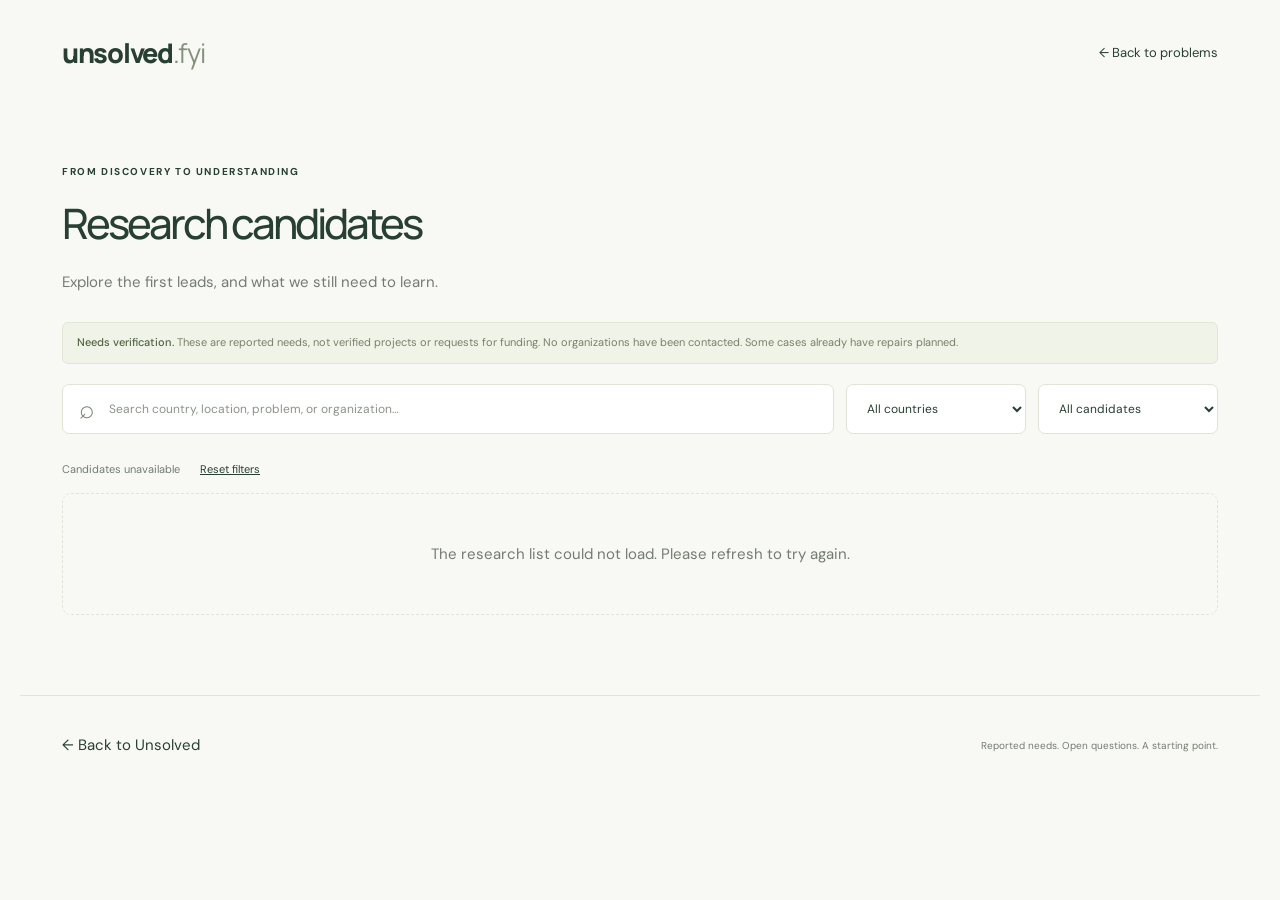
==== site/research.html @ 54876492 "adding research candidates" ====
<!doctype html><html lang="en"><head><meta charset="utf-8"><meta name="viewport" content="width=device-width, initial-scale=1"><meta name="robots" content="noindex"><title>Research candidates — Unsolved.fyi</title><link rel="stylesheet" href="styles.css"><script src="research.js" defer></script></head><body><header class="header wrap"><a class="brand" href="./">unsolved<span class="brand-fyi">.fyi</span></a><nav aria-label="Main navigation"><a href="./">← Back to problems</a></nav></header><main class="wrap explore"><p class="eyebrow">FROM DISCOVERY TO UNDERSTANDING</p><h1 style="font-size:42px">Research candidates</h1><p class="intro">Explore the first leads, and what we still need to learn.</p><div class="sample-notice"><p><strong>Needs verification.</strong> These are reported needs, not verified projects or requests for funding. No organizations have been contacted. Some cases already have repairs planned.</p></div><div class="search-row"><label class="search-box"><span aria-hidden="true">⌕</span><input id="research-search" type="search" aria-label="Search research candidates" placeholder="Search country, location, problem, or organization…"></label><label class="country-label"><span class="sr-only">Filter by country</span><select id="research-country"><option value="">All countries</option></select></label><label class="country-label"><span class="sr-only">Filter by review status</span><select id="research-filter"><option value="">All candidates</option><option value="Priority follow-up">Priority follow-up</option><option value="Review">Further review</option><option value="Hold">On hold</option></select></label></div><div class="results-bar"><span id="research-count" role="status" aria-live="polite">Loading candidates…</span><button class="text-button" id="research-reset">Reset filters</button></div><div class="grid" id="research-list"></div><p id="research-message" class="empty" hidden></p><noscript><p>Enable JavaScript to browse the candidates.</p></noscript></main><footer class="wrap"><a href="./">← Back to Unsolved</a><span>Reported needs. Open questions. A starting point.</span></footer></body></html>
---- site/styles.css ----
@import url('https://fonts.googleapis.com/css2?family=DM+Sans:wght@400;500;600;700&family=Manrope:wght@400;500;600;700;800&display=swap');
:root{--bg:#f8f9f4;--ink:#283f33;--muted:#737c72;--line:#dfe4d7;--lime:#d4ec9b;--green:#304f3a}*{box-sizing:border-box}html{scroll-behavior:smooth;scroll-padding-top:24px}body{margin:0;background:var(--bg);color:var(--ink);font:15px 'DM Sans',sans-serif}button,input,select{font:inherit}button,a,input,select{-webkit-tap-highlight-color:transparent}a{color:inherit;text-decoration:none}button,a,select{cursor:pointer}button:focus-visible,a:focus-visible,input:focus-visible,select:focus-visible{outline:3px solid #74964e;outline-offset:4px}.wrap{max-width:1240px;margin:auto;padding-left:42px;padding-right:42px}.header{height:104px;display:flex;align-items:center;justify-content:space-between;gap:24px}.brand{display:flex;align-items:center;font-family:Manrope,sans-serif;font-size:27px;font-weight:800;letter-spacing:-1.3px}.brand-fyi{font-weight:400;color:#84917d}.brand-symbol{display:inline-block;position:relative;width:35px;height:36px;margin-right:10px;font-size:36px;line-height:29px;letter-spacing:-5px}.brand-symbol span{font-size:22px;position:absolute;right:0;top:-5px}.header nav{display:flex;gap:32px;font-size:13px}.header-cta{font-size:12px;border:1px solid #cad3c2;border-radius:7px;padding:13px 17px}.header-cta span{margin-left:12px}.hero{min-height:435px;display:grid;grid-template-columns:1.2fr 1fr;align-items:center;padding-top:27px;padding-bottom:55px}.eyebrow{font-size:10px;letter-spacing:1.6px;font-weight:700;display:flex;align-items:center;gap:8px}.live-dot{width:7px;height:7px;background:#799947;border-radius:50%}h1,h2,h3,p{margin-top:0}h1{font-family:Manrope,sans-serif;font-size:57px;font-weight:500;letter-spacing:-3px;line-height:1.13;margin:22px 0}em{font-family:Georgia,serif;font-weight:400;color:#71864f}h1 em{letter-spacing:-2px}.intro{font-size:15px;line-height:1.8;color:var(--muted);margin-bottom:26px}.button{display:inline-flex;align-items:center;justify-content:center;gap:30px;padding:14px 20px;border:1px solid var(--line);border-radius:7px;background:white;font-size:12px;font-weight:600;color:var(--ink)}.primary{background:var(--ink);color:white;border-color:var(--ink)}.primary:hover{background:#456043}.hero-note{margin-left:15px;color:#818876;font-size:11px}.hero-art{height:340px;position:relative;display:flex;align-items:center;justify-content:center;isolation:isolate}.globe{width:280px;height:280px;border-radius:50%;background:#e4edcd;transform:rotate(-14deg);position:relative;box-shadow:0 0 70px 20px #e8eddc}.globe svg{width:100%;height:100%}.orbit{position:absolute;border:1px dashed #cbd6b9;border-radius:50%;width:350px;height:300px;transform:rotate(-35deg)}.orbit-two{width:425px;height:205px;transform:rotate(28deg)}.float-card{position:absolute;display:flex;align-items:center;gap:12px;border:1px solid #e2e6da;background:#fffffff2;border-radius:10px;padding:15px;font-size:12px;box-shadow:0 7px 25px #34432e09;transform:rotate(-5deg)}.float-card small{display:block;color:var(--muted);margin-top:5px;font-size:10px}.float-one{left:0;top:59px}.float-two{right:0;bottom:51px;transform:rotate(4deg)}.mini-icon{width:33px;height:33px;background:#edf2df;color:#6b824c;border-radius:8px;display:grid;place-items:center;font-size:23px}.art-caption{position:absolute;bottom:0;font:italic 13px Georgia,serif;color:#818e70}.map-pin{position:absolute;width:13px;height:13px;background:#496b37;border:3px solid #f4f7e9;border-radius:50%;box-shadow:0 0 0 6px #719c4930}.pin-one{top:37%;left:26%}.pin-two{top:58%;left:57%}.pin-three{top:38%;left:78%}.mission-strip{border-top:1px solid var(--line);border-bottom:1px solid var(--line);background:#f0f3e9}.strip-inner{min-height:68px;display:flex;align-items:center;justify-content:space-between}.strip-inner p{margin:0;font-size:15px}.strip-inner p strong{font-weight:500;color:#6e8252}.strip-inner>span{font-size:11px;color:#6b7768}.strip-inner b{font-weight:400;margin:0 26px;color:#9ca68c}.explore{padding-top:61px;padding-bottom:65px}.section-heading{display:flex;justify-content:space-between;align-items:center;margin-bottom:25px}h2{font-family:Manrope,sans-serif;font-size:30px;line-height:1.35;font-weight:500;letter-spacing:-1.1px;margin-bottom:0}.section-heading>p{font-size:12px;color:var(--muted);line-height:1.7;margin:0}.sample-notice{border:1px solid #e1e6d7;border-radius:6px;padding:11px 14px;display:flex;align-items:center;gap:11px;background:#f0f3e8;color:#76816a;font-size:11px;margin-bottom:20px}.sample-notice p{margin:0;line-height:1.6}.sample-notice strong{color:#526343;font-weight:500}.search-row{display:flex;gap:12px}.search-box{display:flex;align-items:center;gap:12px;border:1px solid var(--line);background:white;border-radius:7px;padding:0 16px;flex:1}.search-box>span{font-size:26px;color:#7d8873}.search-box input{width:100%;height:48px;border:0;background:transparent;outline-offset:0;font-size:12px;color:var(--ink)}input::placeholder{color:#8c9389}.country-label select{height:50px;min-width:180px;border:1px solid var(--line);border-radius:7px;padding:0 35px 0 16px;background:white;color:var(--ink);font-size:12px}.categories{display:flex;gap:9px;margin-top:18px;flex-wrap:wrap}.category{background:transparent;border:1px solid var(--line);border-radius:6px;padding:10px 14px;font-size:11px;color:#66735e}.category[aria-pressed=true]{background:var(--ink);color:white;border-color:var(--ink)}.category:hover{border-color:#768c63}.results-bar{display:flex;align-items:center;gap:14px;font-size:11px;color:var(--muted);margin:27px 0 16px}.results-hint{margin-left:auto;font-size:10px}.text-button{background:none;border:0;text-decoration:underline;font-size:11px;color:var(--ink)}.grid{display:grid;grid-template-columns:repeat(3,minmax(0,1fr));gap:20px}.card{background:#fff;border:1px solid var(--line);border-radius:10px;overflow:hidden;transition:transform .18s,box-shadow .18s}.card:hover{transform:translateY(-3px);box-shadow:0 10px 28px #334b3010}.card-top{height:113px;background:var(--tint);position:relative;overflow:hidden;display:flex;align-items:center;padding:23px}.card-icon{font:65px Georgia,serif;color:var(--accent);position:relative;z-index:1}.card-top:after,.card-top:before{content:'';position:absolute;border:1px solid var(--accent);opacity:.18;width:150px;height:150px;border-radius:50%;right:-16px;top:-12px}.card-top:after{right:30px;top:27px;width:100px;height:100px}.sample-tag{position:absolute;right:14px;top:14px;font-size:9px;padding:5px 8px;border-radius:4px;background:#ffffffa8;color:#596653}.card-body{padding:20px}.card-meta{display:flex;align-items:center;justify-content:space-between;gap:6px;margin-bottom:12px;font-size:9px;text-transform:uppercase;letter-spacing:1px;color:#849079}.card h3{font-family:Manrope,sans-serif;font-size:17px;line-height:1.45;letter-spacing:-.4px;font-weight:600;margin-bottom:10px}.card h3 a:after{content:''}.card-summary{color:var(--muted);font-size:12px;line-height:1.75;margin-bottom:17px}.needs{display:flex;gap:5px;flex-wrap:wrap}.need{background:#f4f5ef;border-radius:4px;font-size:9px;padding:5px 7px;color:#7a826e}.card-bottom{margin-top:19px;padding-top:15px;border-top:1px solid #ecefe6;display:flex;justify-content:space-between;align-items:center;font-size:10px;color:#7b8473}.card-bottom a{color:var(--ink);font-weight:600}.about{border-top:1px solid var(--line);padding-top:45px;padding-bottom:45px;display:grid;grid-template-columns:1.2fr 1fr;gap:60px}.about h2{font-size:27px}.about>div>p:not(.eyebrow){font-size:13px;color:var(--muted);line-height:1.85}.contribute{background:#eaf0dc;border:1px solid #dce5cc;border-radius:10px;padding:29px 34px;max-width:1156px;display:flex;align-items:center;justify-content:space-between;gap:20px;margin-bottom:50px}.contribute h2{font-size:25px}.contribute p:last-child{font-size:12px;color:#7a856c;margin:10px 0 0}footer{border-top:1px solid var(--line);min-height:99px;display:flex;align-items:center;justify-content:space-between;gap:20px}footer .brand{font-size:22px}footer>span,footer>a:last-child{font-size:10px;color:var(--muted)}dialog{border:1px solid var(--line);border-radius:16px;padding:36px;max-width:640px;width:calc(100% - 32px);max-height:85vh;color:var(--ink);background:var(--bg)}dialog::backdrop{background:#15281b88;backdrop-filter:blur(3px)}.close{position:absolute;right:14px;top:12px;border:0;background:transparent;font-size:28px;color:var(--ink);padding:4px 10px}dialog h2{margin:18px 0}dialog h3{font-size:14px;margin:24px 0 8px}dialog p,dialog li{font-size:14px;line-height:1.8;color:#687460}dialog a{text-decoration:underline}dialog code{background:#e8eddf;padding:2px 5px;overflow-wrap:anywhere}dialog .detail-label{display:inline-block;background:#e6edda;padding:5px 9px;border-radius:4px;font-size:11px}.empty{text-align:center;padding:50px 20px;border:1px dashed var(--line);border-radius:9px;color:var(--muted)}[hidden]{display:none!important}.sr-only,.skip:not(:focus){position:absolute;width:1px;height:1px;padding:0;margin:-1px;overflow:hidden;clip:rect(0,0,0,0);white-space:nowrap;border:0}.skip:focus{position:fixed;top:8px;left:8px;z-index:10;background:white;padding:12px}
@media(min-width:1450px){.hero{padding-top:45px;padding-bottom:65px}.hero-art{height:360px}}@media(max-width:1000px){.wrap{padding-left:28px;padding-right:28px}h1{font-size:46px}.hero-note{display:block;margin:14px 0}.float-one{left:-5px}.float-two{right:-10px}.globe{width:230px;height:230px}.orbit{width:270px;height:260px}.orbit-two{width:310px;height:175px}.grid{gap:14px}.contribute{margin-left:28px;margin-right:28px}.header nav{gap:20px}.strip-inner b{margin:0 12px}}@media(max-width:720px){.header{height:80px}.header-cta{display:none}.header nav{font-size:11px}.brand{font-size:23px}.hero{grid-template-columns:1fr;padding-top:22px;padding-bottom:30px}.hero-copy{text-align:center}.hero-copy .eyebrow{justify-content:center}h1{font-size:47px}.hero-art{height:280px;margin-top:20px;max-width:390px;width:100%;justify-self:center}.float-one{left:0;top:34px}.float-two{right:0;bottom:40px}.hero-note{display:inline;margin-left:12px}.strip-inner{flex-direction:column;justify-content:center;gap:10px;padding-top:15px;padding-bottom:15px}.strip-inner>span{font-size:9px}.strip-inner b{margin:0 7px}.explore{padding-top:36px;padding-bottom:36px}.section-heading{align-items:flex-start}.section-heading>p{display:none}h2{font-size:25px}.grid{grid-template-columns:repeat(2,minmax(0,1fr))}.country-label select{min-width:135px;width:135px}.card-body{padding:15px}.card-meta{font-size:8px;letter-spacing:.6px}.card h3{font-size:16px}.results-hint{display:none}.about{grid-template-columns:1fr;gap:22px;padding-top:32px;padding-bottom:25px}.about h2{font-size:25px}.contribute{flex-direction:column;align-items:flex-start;padding:25px;margin-bottom:30px}.contribute h2{font-size:23px}footer{flex-wrap:wrap;justify-content:flex-start;padding-top:25px;padding-bottom:25px}footer>span{order:3;width:100%}footer>a:last-child{margin-left:auto}}@media(max-width:440px){.wrap{padding-left:20px;padding-right:20px}.header nav{gap:14px}h1{font-size:42px}.intro{font-size:13px}.hero-note{font-size:9px;margin-left:8px}.grid{grid-template-columns:1fr}.card-top{height:110px}.search-row{flex-direction:column}.country-label select{width:100%}.category{padding:9px 11px}.contribute{margin-left:20px;margin-right:20px}.eyebrow{font-size:9px}.sample-notice{align-items:flex-start}.card-summary{min-height:0}.desktop{display:none}dialog{padding:28px 22px}}
@media(prefers-reduced-motion:reduce){html{scroll-behavior:auto}*{transition:none!important}}

/* Community submissions */
#submission-form{display:grid;gap:17px;margin-top:24px}#submission-form label{display:flex;flex-direction:column;gap:7px;font-size:12px;font-weight:600;min-width:0}.form-row{display:grid;grid-template-columns:1fr 1fr;gap:16px}#submission-form input,#submission-form textarea,#submission-form select{width:100%;border:1px solid #ccd5c3;border-radius:7px;padding:12px;background:white;color:var(--ink);font:inherit;font-size:16px}#submission-form textarea{resize:vertical;min-height:115px}.optional{font-weight:400;color:var(--muted)}dialog .form-note{font-size:11px;line-height:1.7;margin:0;font-weight:400}#submission-form .button{justify-self:start;min-width:165px}button:disabled{opacity:.65;cursor:wait}dialog .form-error{background:#faeae4;border:1px solid #dfb9a9;border-radius:7px;padding:12px;color:#87432f;font-size:12px;margin:0}.form-trap{position:absolute;left:-10000px;width:1px;height:1px;overflow:hidden}.submission-success{text-align:center;padding:15px 0}.submission-success .eyebrow{justify-content:center;margin-top:22px}.success-mark{display:grid;place-items:center;width:64px;height:64px;border-radius:50%;background:var(--lime);font-size:29px;margin:auto}.submission-success .button{margin-top:12px}@media(max-width:520px){.form-row{grid-template-columns:1fr}#submission-form .button{width:100%}}

.help-needs{background:#edf2e4;border:1px solid var(--line);border-radius:9px;padding:18px;margin:22px 0}.help-needs h3{margin-top:0}.help-needs ul{padding-left:20px}.form-actions{display:flex;gap:10px;flex-wrap:wrap}

.research-card h2{font-size:20px}.research-card h3{font-size:12px;margin:18px 0 7px}.research-card p{font-size:12px;line-height:1.7;color:var(--muted)}.research-card .research-status{display:inline-block;background:#edf2e4;border-radius:4px;padding:4px 8px;margin:0 0 12px;color:var(--ink);font-size:10px}.research-card summary{cursor:pointer;color:var(--ink);font-size:12px;margin-top:20px}.research-card a{text-decoration:underline}.research-card li{margin-bottom:12px}.research-card .card-bottom{gap:10px;flex-wrap:wrap}.research-card{align-self:start;overflow-wrap:anywhere}@media(max-width:720px){.header{flex-wrap:wrap;height:auto;min-height:90px;padding-top:15px;padding-bottom:15px}.header nav{flex-wrap:wrap;gap:12px}}

/* Keep research filters comfortable on tablets and small screens. */
body:has(#research-list) .search-row{flex-wrap:wrap}body:has(#research-list) .search-box{min-width:240px}@media(max-width:720px){body:has(#research-list) .search-box{flex-basis:100%}body:has(#research-list) .country-label{flex:1}body:has(#research-list) .country-label select{width:100%}}
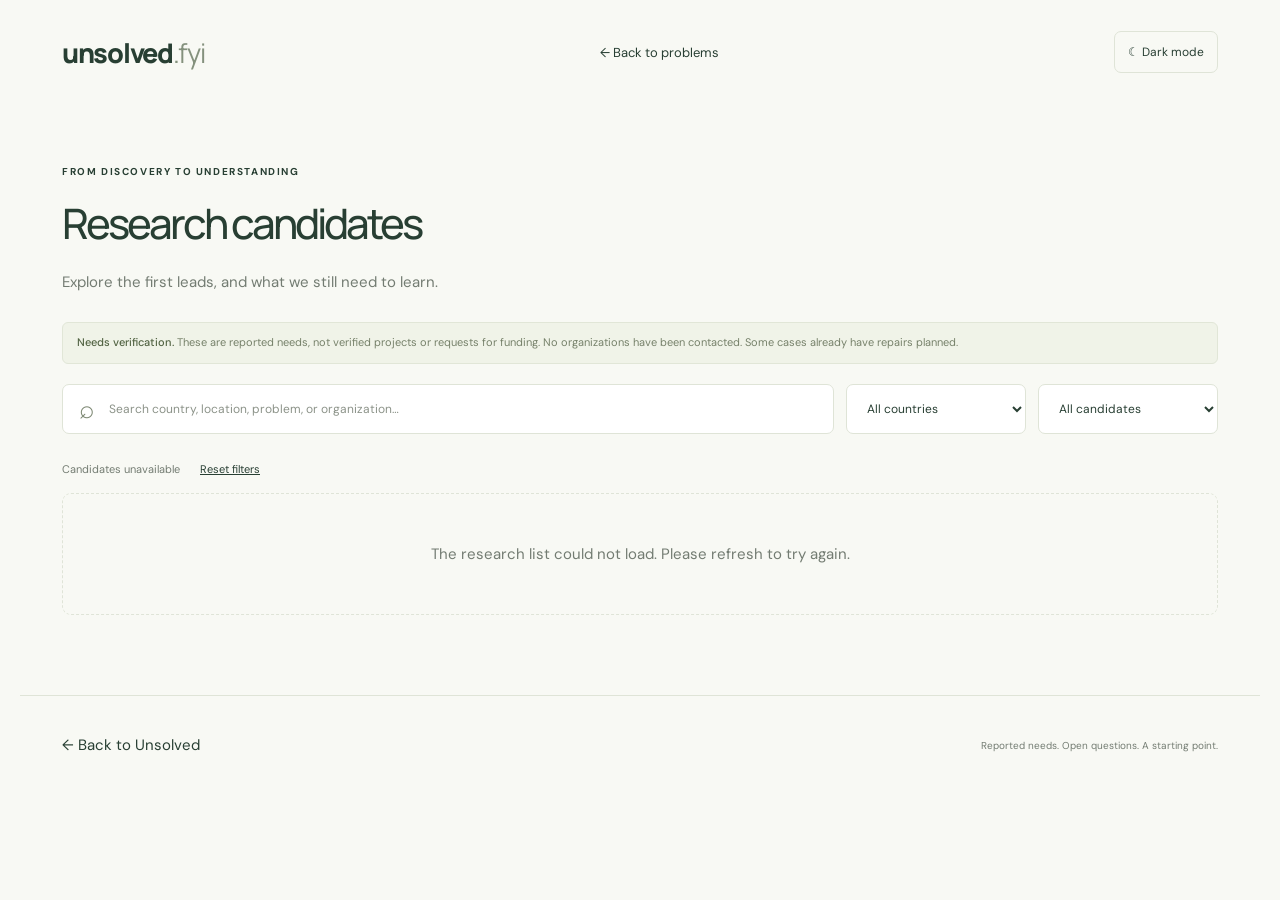
==== commit 890d1db3: "Dark mode" ====
--- a/site/research.html
+++ b/site/research.html
@@ -1 +1 @@
-<!doctype html><html lang="en"><head><meta charset="utf-8"><meta name="viewport" content="width=device-width, initial-scale=1"><meta name="robots" content="noindex"><title>Research candidates — Unsolved.fyi</title><link rel="stylesheet" href="styles.css"><script src="research.js" defer></script></head><body><header class="header wrap"><a class="brand" href="./">unsolved<span class="brand-fyi">.fyi</span></a><nav aria-label="Main navigation"><a href="./">← Back to problems</a></nav></header><main class="wrap explore"><p class="eyebrow">FROM DISCOVERY TO UNDERSTANDING</p><h1 style="font-size:42px">Research candidates</h1><p class="intro">Explore the first leads, and what we still need to learn.</p><div class="sample-notice"><p><strong>Needs verification.</strong> These are reported needs, not verified projects or requests for funding. No organizations have been contacted. Some cases already have repairs planned.</p></div><div class="search-row"><label class="search-box"><span aria-hidden="true">⌕</span><input id="research-search" type="search" aria-label="Search research candidates" placeholder="Search country, location, problem, or organization…"></label><label class="country-label"><span class="sr-only">Filter by country</span><select id="research-country"><option value="">All countries</option></select></label><label class="country-label"><span class="sr-only">Filter by review status</span><select id="research-filter"><option value="">All candidates</option><option value="Priority follow-up">Priority follow-up</option><option value="Review">Further review</option><option value="Hold">On hold</option></select></label></div><div class="results-bar"><span id="research-count" role="status" aria-live="polite">Loading candidates…</span><button class="text-button" id="research-reset">Reset filters</button></div><div class="grid" id="research-list"></div><p id="research-message" class="empty" hidden></p><noscript><p>Enable JavaScript to browse the candidates.</p></noscript></main><footer class="wrap"><a href="./">← Back to Unsolved</a><span>Reported needs. Open questions. A starting point.</span></footer></body></html>
+<!doctype html><html lang="en"><head><meta charset="utf-8"><meta name="viewport" content="width=device-width, initial-scale=1"><meta name="robots" content="noindex"><title>Research candidates — Unsolved.fyi</title><script src="theme.js"></script><link rel="stylesheet" href="styles.css"><script src="research.js" defer></script></head><body><header class="header wrap"><a class="brand" href="./">unsolved<span class="brand-fyi">.fyi</span></a><nav aria-label="Main navigation"><a href="./">← Back to problems</a></nav><button id="theme-toggle" class="theme-toggle" type="button" aria-label="Switch to dark mode" aria-pressed="false">☾ Dark mode</button></header><main class="wrap explore"><p class="eyebrow">FROM DISCOVERY TO UNDERSTANDING</p><h1 style="font-size:42px">Research candidates</h1><p class="intro">Explore the first leads, and what we still need to learn.</p><div class="sample-notice"><p><strong>Needs verification.</strong> These are reported needs, not verified projects or requests for funding. No organizations have been contacted. Some cases already have repairs planned.</p></div><div class="search-row"><label class="search-box"><span aria-hidden="true">⌕</span><input id="research-search" type="search" aria-label="Search research candidates" placeholder="Search country, location, problem, or organization…"></label><label class="country-label"><span class="sr-only">Filter by country</span><select id="research-country"><option value="">All countries</option></select></label><label class="country-label"><span class="sr-only">Filter by review status</span><select id="research-filter"><option value="">All candidates</option><option value="Priority follow-up">Priority follow-up</option><option value="Review">Further review</option><option value="Hold">On hold</option></select></label></div><div class="results-bar"><span id="research-count" role="status" aria-live="polite">Loading candidates…</span><button class="text-button" id="research-reset">Reset filters</button></div><div class="grid" id="research-list"></div><p id="research-message" class="empty" hidden></p><noscript><p>Enable JavaScript to browse the candidates.</p></noscript></main><footer class="wrap"><a href="./">← Back to Unsolved</a><span>Reported needs. Open questions. A starting point.</span></footer></body></html>
--- a/site/styles.css
+++ b/site/styles.css
@@ -12,3 +12,18 @@
 
 /* Keep research filters comfortable on tablets and small screens. */
 body:has(#research-list) .search-row{flex-wrap:wrap}body:has(#research-list) .search-box{min-width:240px}@media(max-width:720px){body:has(#research-list) .search-box{flex-basis:100%}body:has(#research-list) .country-label{flex:1}body:has(#research-list) .country-label select{width:100%}}
+
+/* Theme shared by the directory, research page, and dialogs. */
+:root{color-scheme:light}.theme-toggle{flex-shrink:0;border:1px solid var(--line);border-radius:7px;padding:11px 13px;background:transparent;color:var(--ink);font-size:12px;min-height:42px}.theme-toggle:hover{background:var(--line)}
+:root[data-theme="dark"]{color-scheme:dark;--bg:#151e19;--ink:#e2eadc;--muted:#a9b4a3;--line:#37463a;--lime:#c4df91;--green:#b8d28c}
+[data-theme="dark"] .card,[data-theme="dark"] .search-box,[data-theme="dark"] .country-label select,[data-theme="dark"] .button,[data-theme="dark"] #submission-form input,[data-theme="dark"] #submission-form textarea,[data-theme="dark"] #submission-form select{background:#202c24;border-color:var(--line);color:var(--ink)}
+[data-theme="dark"] .primary{background:var(--lime);border-color:var(--lime);color:#203222}[data-theme="dark"] .primary:hover{background:#d6edb0}
+[data-theme="dark"] .mission-strip,[data-theme="dark"] .contribute,[data-theme="dark"] .sample-notice,[data-theme="dark"] .help-needs,[data-theme="dark"] .research-card .research-status,[data-theme="dark"] dialog .detail-label,[data-theme="dark"] dialog code{background:#253225;border-color:var(--line);color:#c2d1b6}
+[data-theme="dark"] .sample-notice strong,[data-theme="dark"] .strip-inner p strong,[data-theme="dark"] em{color:#b7d38e}
+[data-theme="dark"] .category{color:#b8c5ad}[data-theme="dark"] .category[aria-pressed="true"]{background:var(--lime);border-color:var(--lime);color:#203222}
+[data-theme="dark"] .card-top{background:color-mix(in srgb,var(--tint) 15%,#1a271f)}[data-theme="dark"] .card-icon{color:color-mix(in srgb,var(--accent) 65%,white)}[data-theme="dark"] .sample-tag{background:#1b2925e6;color:#d0dcc6}
+[data-theme="dark"] .need{background:#2a352b;color:#c1cfb4}[data-theme="dark"] .card-bottom{border-color:var(--line);color:#a9b4a3}
+[data-theme="dark"] .card-meta,[data-theme="dark"] .hero-note,[data-theme="dark"] .strip-inner>span,[data-theme="dark"] .art-caption,[data-theme="dark"] .contribute p:last-child,[data-theme="dark"] dialog p,[data-theme="dark"] dialog li{color:var(--muted)}
+[data-theme="dark"] .float-card{background:#243026f5;border-color:var(--line)}[data-theme="dark"] .mini-icon{background:#35432d;color:#c4df91}[data-theme="dark"] .globe{background:#35492d;box-shadow:0 0 70px 20px #263722}[data-theme="dark"] .globe svg{opacity:.75}[data-theme="dark"] .orbit{border-color:#536248}[data-theme="dark"] .success-mark{color:#203222}
+[data-theme="dark"] dialog .form-error{background:#422b24;border-color:#81533e;color:#ffd0b8}[data-theme="dark"] .skip:focus{background:#202c24}
+@media(min-width:721px) and (max-width:1100px){.header{flex-wrap:wrap;height:auto;padding-top:20px;padding-bottom:20px;gap:16px}.header nav{gap:16px}}
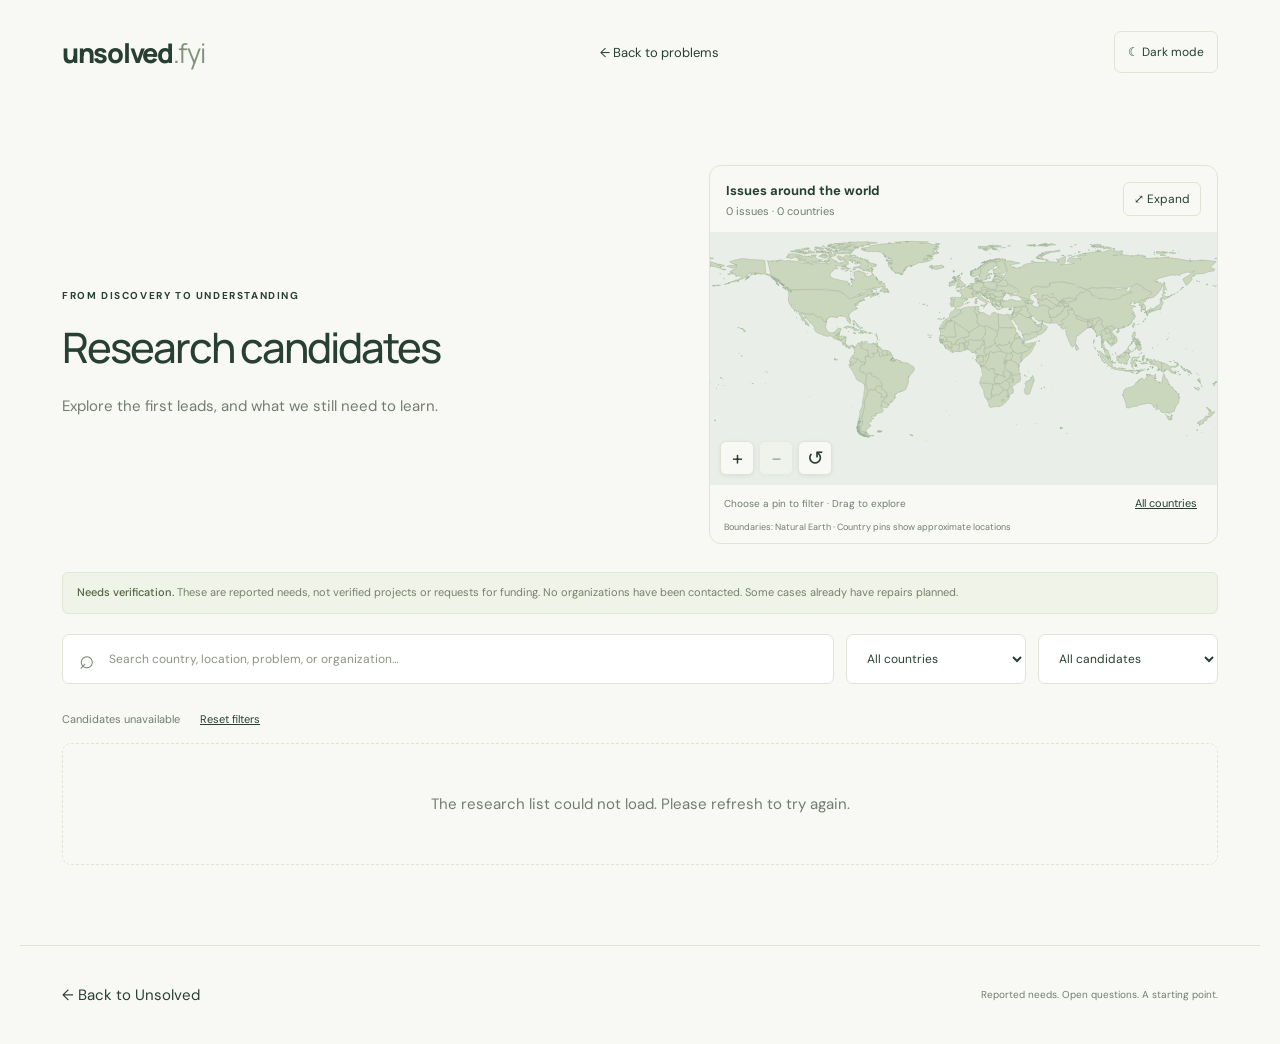
==== commit 243b895f: "adding world map to research" ====
--- a/site/research.html
+++ b/site/research.html
@@ -1 +1 @@
-<!doctype html><html lang="en"><head><meta charset="utf-8"><meta name="viewport" content="width=device-width, initial-scale=1"><meta name="robots" content="noindex"><title>Research candidates — Unsolved.fyi</title><script src="theme.js"></script><link rel="stylesheet" href="styles.css"><script src="research.js" defer></script></head><body><header class="header wrap"><a class="brand" href="./">unsolved<span class="brand-fyi">.fyi</span></a><nav aria-label="Main navigation"><a href="./">← Back to problems</a></nav><button id="theme-toggle" class="theme-toggle" type="button" aria-label="Switch to dark mode" aria-pressed="false">☾ Dark mode</button></header><main class="wrap explore"><p class="eyebrow">FROM DISCOVERY TO UNDERSTANDING</p><h1 style="font-size:42px">Research candidates</h1><p class="intro">Explore the first leads, and what we still need to learn.</p><div class="sample-notice"><p><strong>Needs verification.</strong> These are reported needs, not verified projects or requests for funding. No organizations have been contacted. Some cases already have repairs planned.</p></div><div class="search-row"><label class="search-box"><span aria-hidden="true">⌕</span><input id="research-search" type="search" aria-label="Search research candidates" placeholder="Search country, location, problem, or organization…"></label><label class="country-label"><span class="sr-only">Filter by country</span><select id="research-country"><option value="">All countries</option></select></label><label class="country-label"><span class="sr-only">Filter by review status</span><select id="research-filter"><option value="">All candidates</option><option value="Priority follow-up">Priority follow-up</option><option value="Review">Further review</option><option value="Hold">On hold</option></select></label></div><div class="results-bar"><span id="research-count" role="status" aria-live="polite">Loading candidates…</span><button class="text-button" id="research-reset">Reset filters</button></div><div class="grid" id="research-list"></div><p id="research-message" class="empty" hidden></p><noscript><p>Enable JavaScript to browse the candidates.</p></noscript></main><footer class="wrap"><a href="./">← Back to Unsolved</a><span>Reported needs. Open questions. A starting point.</span></footer></body></html>
+<!doctype html><html lang="en"><head><meta charset="utf-8"><meta name="viewport" content="width=device-width, initial-scale=1"><meta name="robots" content="noindex"><title>Research candidates — Unsolved.fyi</title><script src="theme.js"></script><link rel="stylesheet" href="styles.css"><script src="research.js" defer></script></head><body><header class="header wrap"><a class="brand" href="./">unsolved<span class="brand-fyi">.fyi</span></a><nav aria-label="Main navigation"><a href="./">← Back to problems</a></nav><button id="theme-toggle" class="theme-toggle" type="button" aria-label="Switch to dark mode" aria-pressed="false">☾ Dark mode</button></header><main class="wrap explore"><div class="research-overview"><div><p class="eyebrow">FROM DISCOVERY TO UNDERSTANDING</p><h1 style="font-size:42px">Research candidates</h1><p class="intro">Explore the first leads, and what we still need to learn.</p></div><section class="issue-map" aria-label="Research candidates world map"><div class="map-heading"><div><strong>Issues around the world</strong><p id="map-summary" aria-live="polite">Loading map…</p></div><button type="button" id="map-expand" aria-label="Expand world map">⤢ <span>Expand</span></button></div><div class="map-canvas"><svg id="world-map" viewBox="0 0 720 360" aria-label="World map with selectable country counts"><g id="map-geography"></g><g id="map-pins"></g></svg><div class="map-controls"><button type="button" id="map-zoom-in" aria-label="Zoom in">+</button><button type="button" id="map-zoom-out" aria-label="Zoom out">−</button><button type="button" id="map-home" aria-label="Reset map view">↺</button></div></div><div class="map-footer"><span>Choose a pin to filter · Drag to explore</span><button type="button" id="map-clear" class="text-button">All countries</button></div><p id="map-unmapped" hidden></p><small class="map-credit">Boundaries: Natural Earth · Country pins show approximate locations</small></section></div><dialog id="map-dialog" aria-label="Expanded world map"><div id="map-expanded-host"></div></dialog><div class="sample-notice"><p><strong>Needs verification.</strong> These are reported needs, not verified projects or requests for funding. No organizations have been contacted. Some cases already have repairs planned.</p></div><div class="search-row"><label class="search-box"><span aria-hidden="true">⌕</span><input id="research-search" type="search" aria-label="Search research candidates" placeholder="Search country, location, problem, or organization…"></label><label class="country-label"><span class="sr-only">Filter by country</span><select id="research-country"><option value="">All countries</option></select></label><label class="country-label"><span class="sr-only">Filter by review status</span><select id="research-filter"><option value="">All candidates</option><option value="Priority follow-up">Priority follow-up</option><option value="Review">Further review</option><option value="Hold">On hold</option></select></label></div><div class="results-bar"><span id="research-count" role="status" aria-live="polite">Loading candidates…</span><button class="text-button" id="research-reset">Reset filters</button></div><div class="grid" id="research-list"></div><p id="research-message" class="empty" hidden></p><noscript><p>Enable JavaScript to browse the candidates.</p></noscript></main><footer class="wrap"><a href="./">← Back to Unsolved</a><span>Reported needs. Open questions. A starting point.</span></footer></body></html>
--- a/site/styles.css
+++ b/site/styles.css
@@ -27,3 +27,7 @@
 [data-theme="dark"] .float-card{background:#243026f5;border-color:var(--line)}[data-theme="dark"] .mini-icon{background:#35432d;color:#c4df91}[data-theme="dark"] .globe{background:#35492d;box-shadow:0 0 70px 20px #263722}[data-theme="dark"] .globe svg{opacity:.75}[data-theme="dark"] .orbit{border-color:#536248}[data-theme="dark"] .success-mark{color:#203222}
 [data-theme="dark"] dialog .form-error{background:#422b24;border-color:#81533e;color:#ffd0b8}[data-theme="dark"] .skip:focus{background:#202c24}
 @media(min-width:721px) and (max-width:1100px){.header{flex-wrap:wrap;height:auto;padding-top:20px;padding-bottom:20px;gap:16px}.header nav{gap:16px}}
+
+/* Research map */
+.research-overview{display:grid;grid-template-columns:1fr minmax(340px,44%);gap:32px;align-items:center;margin-bottom:28px}.research-overview h1{letter-spacing:-2px}.research-overview .intro{margin-bottom:0}.issue-map{min-width:0;border:1px solid var(--line);border-radius:12px;background:var(--bg);overflow:hidden}.map-heading{display:flex;justify-content:space-between;align-items:center;gap:12px;padding:14px 16px}.map-heading strong{font-size:13px}.map-heading p{font-size:11px;color:var(--muted);margin:4px 0 0}.map-heading button,.map-controls button{border:1px solid var(--line);background:var(--bg);color:var(--ink);border-radius:6px;min-width:34px;min-height:34px}.map-heading button{padding:6px 10px;font-size:12px}.map-canvas{position:relative;background:#e9efe8;overflow:hidden}.map-canvas svg{display:block;width:100%;aspect-ratio:2;touch-action:none;cursor:grab}.map-canvas svg:active{cursor:grabbing}#map-geography path{fill:#cad7bc;stroke:#a5b59b;stroke-width:.5;vector-effect:non-scaling-stroke}.map-pin{cursor:pointer}.map-pin circle{fill:#304f3a;stroke:#f8f9f4;stroke-width:1.4}.map-pin text{fill:white;font:700 10px 'DM Sans',sans-serif;pointer-events:none}.map-pin:hover circle,.map-pin:focus circle,.map-pin[aria-pressed="true"] circle{fill:#a3c768;stroke:#283f33;stroke-width:2.5}.map-pin:hover text,.map-pin:focus text,.map-pin[aria-pressed="true"] text{fill:#18291e}.map-pin:focus{outline:none}.map-controls{position:absolute;left:10px;bottom:10px;display:flex;gap:5px}.map-controls button{font-size:20px;box-shadow:0 1px 4px #0001}.map-controls button:disabled{cursor:default;opacity:.4}.map-footer{display:flex;justify-content:space-between;align-items:center;gap:12px;padding:10px 14px;font-size:10px;color:var(--muted)}.map-footer .text-button{font-size:11px;white-space:nowrap}.map-credit{display:block;padding:0 14px 10px;font-size:9px;color:var(--muted)}#map-unmapped{font-size:11px;padding:0 14px}#map-dialog{width:min(1200px,95vw);max-width:95vw;max-height:95dvh;padding:0;border:1px solid var(--line);border-radius:14px;background:var(--bg);color:var(--ink)}#map-dialog::backdrop{background:#102218b3}#map-dialog .issue-map{border:0}#map-dialog .map-canvas svg{max-height:70dvh}#map-dialog .map-heading{padding:18px}#map-dialog .map-heading strong{font-size:18px}[data-theme="dark"] .map-canvas{background:#192922}[data-theme="dark"] #map-geography path{fill:#3d513a;stroke:#6b7d61}
+@media(max-width:800px){.research-overview{grid-template-columns:1fr;gap:24px}.issue-map{width:100%}.map-canvas svg{max-height:320px}.map-heading button,.map-controls button{min-height:40px;min-width:40px}}
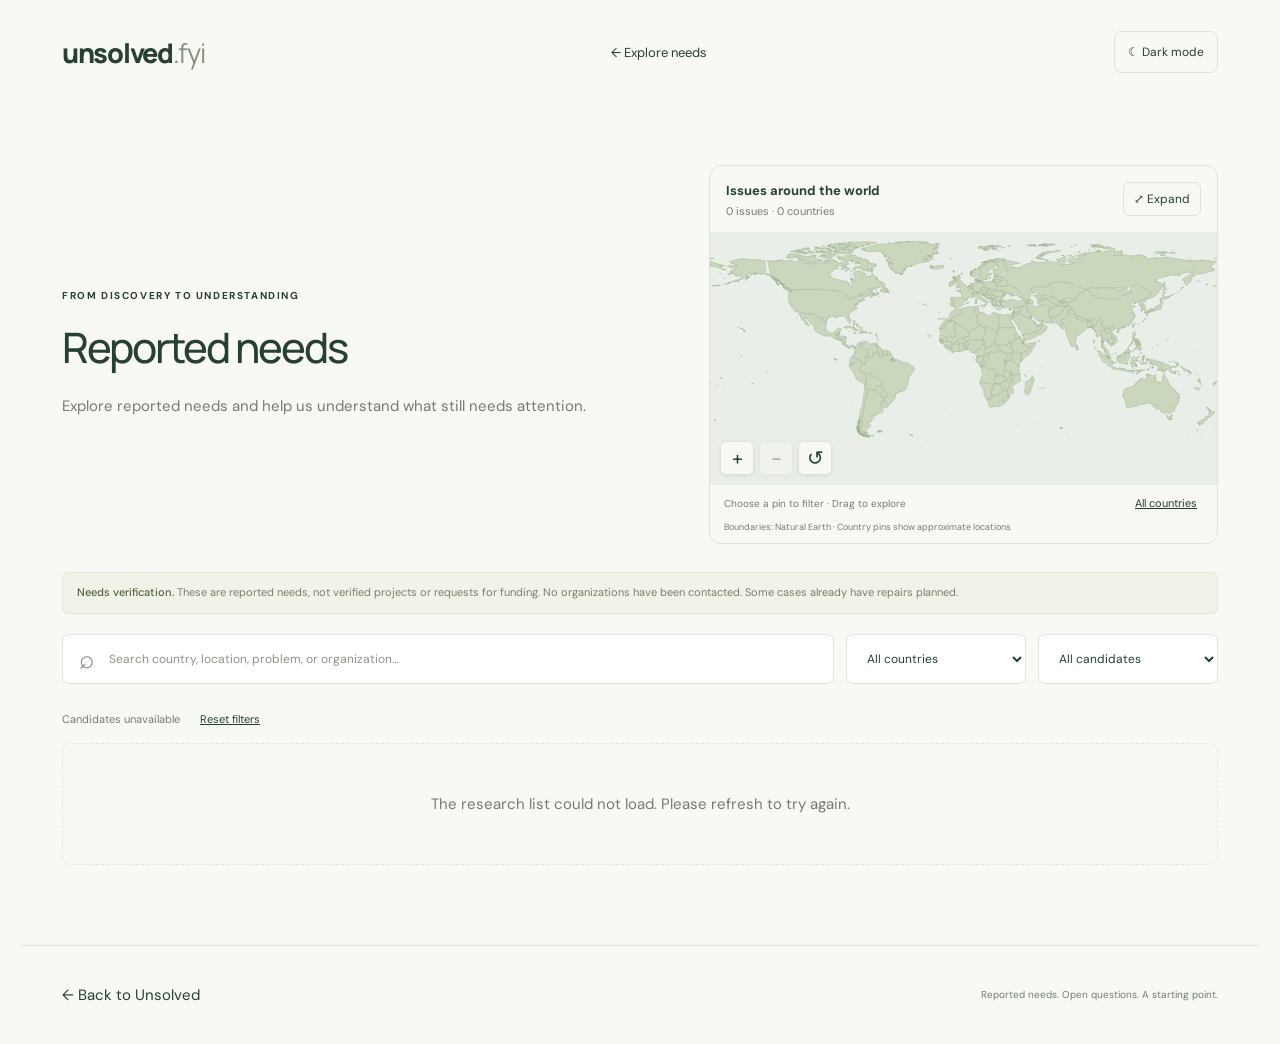
==== commit 37c1540e: "research front view" ====
--- a/site/research.html
+++ b/site/research.html
@@ -1 +1 @@
-<!doctype html><html lang="en"><head><meta charset="utf-8"><meta name="viewport" content="width=device-width, initial-scale=1"><meta name="robots" content="noindex"><title>Research candidates — Unsolved.fyi</title><script src="theme.js"></script><link rel="stylesheet" href="styles.css"><script src="research.js" defer></script></head><body><header class="header wrap"><a class="brand" href="./">unsolved<span class="brand-fyi">.fyi</span></a><nav aria-label="Main navigation"><a href="./">← Back to problems</a></nav><button id="theme-toggle" class="theme-toggle" type="button" aria-label="Switch to dark mode" aria-pressed="false">☾ Dark mode</button></header><main class="wrap explore"><div class="research-overview"><div><p class="eyebrow">FROM DISCOVERY TO UNDERSTANDING</p><h1 style="font-size:42px">Research candidates</h1><p class="intro">Explore the first leads, and what we still need to learn.</p></div><section class="issue-map" aria-label="Research candidates world map"><div class="map-heading"><div><strong>Issues around the world</strong><p id="map-summary" aria-live="polite">Loading map…</p></div><button type="button" id="map-expand" aria-label="Expand world map">⤢ <span>Expand</span></button></div><div class="map-canvas"><svg id="world-map" viewBox="0 0 720 360" aria-label="World map with selectable country counts"><g id="map-geography"></g><g id="map-pins"></g></svg><div class="map-controls"><button type="button" id="map-zoom-in" aria-label="Zoom in">+</button><button type="button" id="map-zoom-out" aria-label="Zoom out">−</button><button type="button" id="map-home" aria-label="Reset map view">↺</button></div></div><div class="map-footer"><span>Choose a pin to filter · Drag to explore</span><button type="button" id="map-clear" class="text-button">All countries</button></div><p id="map-unmapped" hidden></p><small class="map-credit">Boundaries: Natural Earth · Country pins show approximate locations</small></section></div><dialog id="map-dialog" aria-label="Expanded world map"><div id="map-expanded-host"></div></dialog><div class="sample-notice"><p><strong>Needs verification.</strong> These are reported needs, not verified projects or requests for funding. No organizations have been contacted. Some cases already have repairs planned.</p></div><div class="search-row"><label class="search-box"><span aria-hidden="true">⌕</span><input id="research-search" type="search" aria-label="Search research candidates" placeholder="Search country, location, problem, or organization…"></label><label class="country-label"><span class="sr-only">Filter by country</span><select id="research-country"><option value="">All countries</option></select></label><label class="country-label"><span class="sr-only">Filter by review status</span><select id="research-filter"><option value="">All candidates</option><option value="Priority follow-up">Priority follow-up</option><option value="Review">Further review</option><option value="Hold">On hold</option></select></label></div><div class="results-bar"><span id="research-count" role="status" aria-live="polite">Loading candidates…</span><button class="text-button" id="research-reset">Reset filters</button></div><div class="grid" id="research-list"></div><p id="research-message" class="empty" hidden></p><noscript><p>Enable JavaScript to browse the candidates.</p></noscript></main><footer class="wrap"><a href="./">← Back to Unsolved</a><span>Reported needs. Open questions. A starting point.</span></footer></body></html>
+<!doctype html><html lang="en"><head><meta charset="utf-8"><meta name="viewport" content="width=device-width, initial-scale=1"><meta name="robots" content="noindex"><title>Reported needs — Unsolved.fyi</title><script src="theme.js"></script><link rel="stylesheet" href="styles.css"><script src="issue-map.js" defer></script><script src="research.js" defer></script></head><body><header class="header wrap"><a class="brand" href="./">unsolved<span class="brand-fyi">.fyi</span></a><nav aria-label="Main navigation"><a href="./">← Explore needs</a></nav><button id="theme-toggle" class="theme-toggle" type="button" aria-label="Switch to dark mode" aria-pressed="false">☾ Dark mode</button></header><main class="wrap explore"><div class="research-overview"><div><p class="eyebrow">FROM DISCOVERY TO UNDERSTANDING</p><h1 style="font-size:42px">Reported needs</h1><p class="intro">Explore reported needs and help us understand what still needs attention.</p></div><section class="issue-map" aria-label="Research candidates world map"><div class="map-heading"><div><strong>Issues around the world</strong><p id="map-summary" aria-live="polite">Loading map…</p></div><button type="button" id="map-expand" aria-label="Expand world map">⤢ <span>Expand</span></button></div><div class="map-canvas"><svg id="world-map" viewBox="0 0 720 360" aria-label="World map with selectable country counts"><g id="map-geography"></g><g id="map-pins"></g></svg><div class="map-controls"><button type="button" id="map-zoom-in" aria-label="Zoom in">+</button><button type="button" id="map-zoom-out" aria-label="Zoom out">−</button><button type="button" id="map-home" aria-label="Reset map view">↺</button></div></div><div class="map-footer"><span>Choose a pin to filter · Drag to explore</span><button type="button" id="map-clear" class="text-button">All countries</button></div><p id="map-unmapped" hidden></p><small class="map-credit">Boundaries: Natural Earth · Country pins show approximate locations</small></section></div><dialog id="map-dialog" aria-label="Expanded world map"><div id="map-expanded-host"></div></dialog><div class="sample-notice"><p><strong>Needs verification.</strong> These are reported needs, not verified projects or requests for funding. No organizations have been contacted. Some cases already have repairs planned.</p></div><div class="search-row"><label class="search-box"><span aria-hidden="true">⌕</span><input id="research-search" type="search" aria-label="Search research candidates" placeholder="Search country, location, problem, or organization…"></label><label class="country-label"><span class="sr-only">Filter by country</span><select id="research-country"><option value="">All countries</option></select></label><label class="country-label"><span class="sr-only">Filter by review status</span><select id="research-filter"><option value="">All candidates</option><option value="Priority follow-up">Priority follow-up</option><option value="Review">Further review</option><option value="Hold">On hold</option></select></label></div><div class="results-bar"><span id="research-count" role="status" aria-live="polite">Loading candidates…</span><button class="text-button" id="research-reset">Reset filters</button></div><div class="grid" id="research-list"></div><p id="research-message" class="empty" hidden></p><noscript><p>Enable JavaScript to browse the candidates.</p></noscript></main><footer class="wrap"><a href="./">← Back to Unsolved</a><span>Reported needs. Open questions. A starting point.</span></footer></body></html>
--- a/site/styles.css
+++ b/site/styles.css
@@ -31,3 +31,6 @@
 /* Research map */
 .research-overview{display:grid;grid-template-columns:1fr minmax(340px,44%);gap:32px;align-items:center;margin-bottom:28px}.research-overview h1{letter-spacing:-2px}.research-overview .intro{margin-bottom:0}.issue-map{min-width:0;border:1px solid var(--line);border-radius:12px;background:var(--bg);overflow:hidden}.map-heading{display:flex;justify-content:space-between;align-items:center;gap:12px;padding:14px 16px}.map-heading strong{font-size:13px}.map-heading p{font-size:11px;color:var(--muted);margin:4px 0 0}.map-heading button,.map-controls button{border:1px solid var(--line);background:var(--bg);color:var(--ink);border-radius:6px;min-width:34px;min-height:34px}.map-heading button{padding:6px 10px;font-size:12px}.map-canvas{position:relative;background:#e9efe8;overflow:hidden}.map-canvas svg{display:block;width:100%;aspect-ratio:2;touch-action:none;cursor:grab}.map-canvas svg:active{cursor:grabbing}#map-geography path{fill:#cad7bc;stroke:#a5b59b;stroke-width:.5;vector-effect:non-scaling-stroke}.map-pin{cursor:pointer}.map-pin circle{fill:#304f3a;stroke:#f8f9f4;stroke-width:1.4}.map-pin text{fill:white;font:700 10px 'DM Sans',sans-serif;pointer-events:none}.map-pin:hover circle,.map-pin:focus circle,.map-pin[aria-pressed="true"] circle{fill:#a3c768;stroke:#283f33;stroke-width:2.5}.map-pin:hover text,.map-pin:focus text,.map-pin[aria-pressed="true"] text{fill:#18291e}.map-pin:focus{outline:none}.map-controls{position:absolute;left:10px;bottom:10px;display:flex;gap:5px}.map-controls button{font-size:20px;box-shadow:0 1px 4px #0001}.map-controls button:disabled{cursor:default;opacity:.4}.map-footer{display:flex;justify-content:space-between;align-items:center;gap:12px;padding:10px 14px;font-size:10px;color:var(--muted)}.map-footer .text-button{font-size:11px;white-space:nowrap}.map-credit{display:block;padding:0 14px 10px;font-size:9px;color:var(--muted)}#map-unmapped{font-size:11px;padding:0 14px}#map-dialog{width:min(1200px,95vw);max-width:95vw;max-height:95dvh;padding:0;border:1px solid var(--line);border-radius:14px;background:var(--bg);color:var(--ink)}#map-dialog::backdrop{background:#102218b3}#map-dialog .issue-map{border:0}#map-dialog .map-canvas svg{max-height:70dvh}#map-dialog .map-heading{padding:18px}#map-dialog .map-heading strong{font-size:18px}[data-theme="dark"] .map-canvas{background:#192922}[data-theme="dark"] #map-geography path{fill:#3d513a;stroke:#6b7d61}
 @media(max-width:800px){.research-overview{grid-template-columns:1fr;gap:24px}.issue-map{width:100%}.map-canvas svg{max-height:320px}.map-heading button,.map-controls button{min-height:40px;min-width:40px}}
+
+/* Lead visitors from discovery into careful review. */
+.hero:has(.issue-map){grid-template-columns:1.1fr 1fr;gap:32px}.hero .hero-note{display:block;margin:14px 0;color:var(--muted);font-size:13px}.hero-secondary{display:inline-block;font-size:12px}.research-preview{padding-top:42px;padding-bottom:42px}.research-preview .section-heading{gap:20px}.research-preview .section-heading .button{flex-shrink:0}.research-preview .research-card h2 a:hover{text-decoration:underline}.sample-notice a{text-decoration:underline}.research-card:target{outline:3px solid #74964e;outline-offset:4px}#empty .button{margin:6px}#research-preview-message a{text-decoration:underline}@media(max-width:800px){.hero:has(.issue-map){grid-template-columns:1fr}.research-preview .section-heading{flex-wrap:wrap}.research-preview .section-heading h2{font-size:25px}}
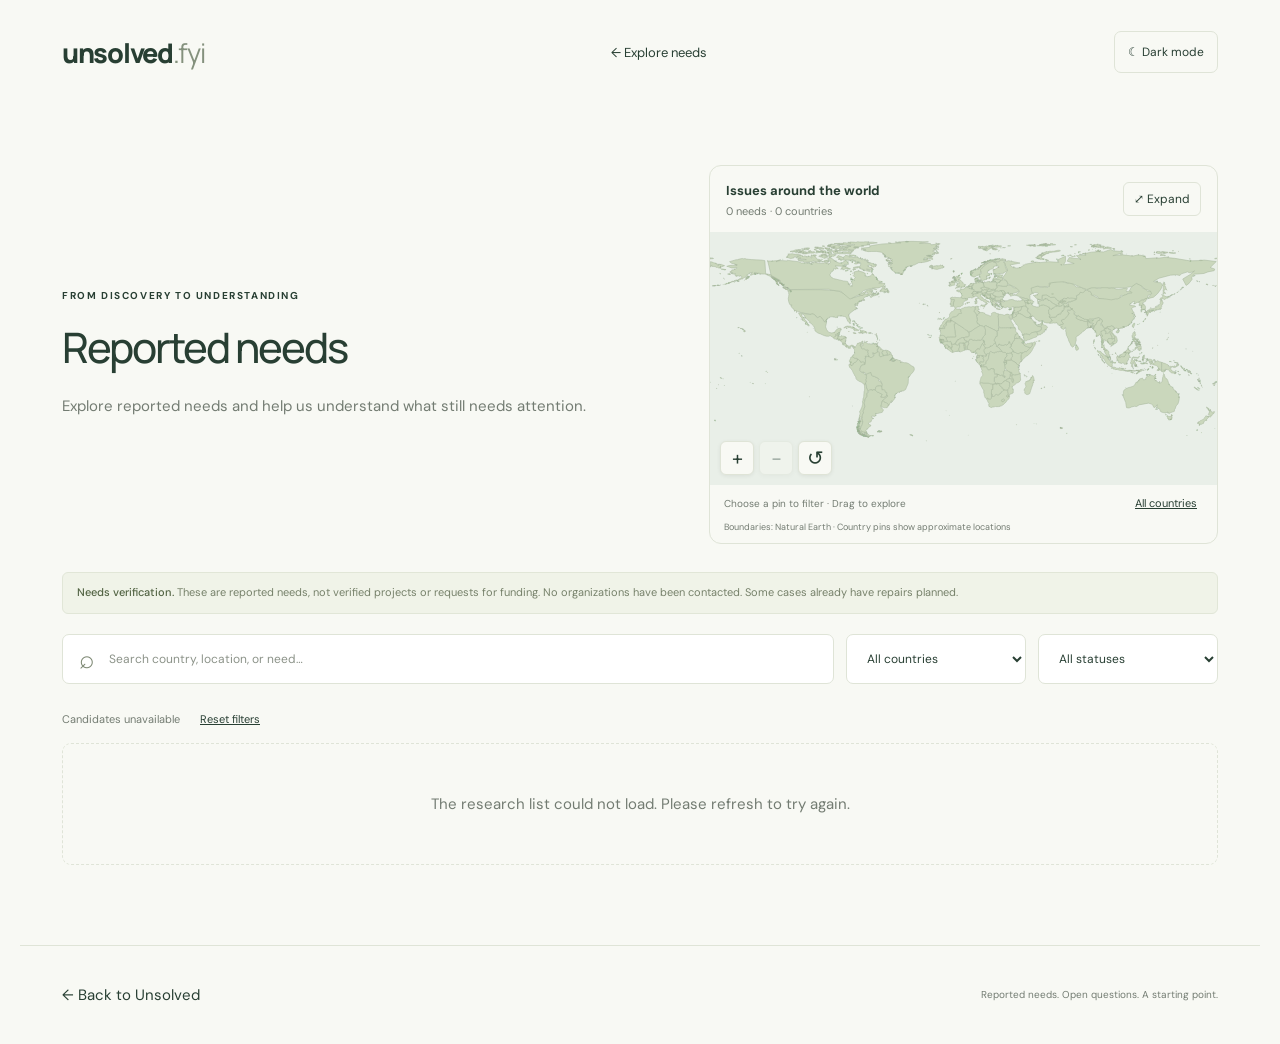
==== commit 62d8f512: "clean up" ====
--- a/site/research.html
+++ b/site/research.html
@@ -1 +1 @@
-<!doctype html><html lang="en"><head><meta charset="utf-8"><meta name="viewport" content="width=device-width, initial-scale=1"><meta name="robots" content="noindex"><title>Reported needs — Unsolved.fyi</title><script src="theme.js"></script><link rel="stylesheet" href="styles.css"><script src="issue-map.js" defer></script><script src="research.js" defer></script></head><body><header class="header wrap"><a class="brand" href="./">unsolved<span class="brand-fyi">.fyi</span></a><nav aria-label="Main navigation"><a href="./">← Explore needs</a></nav><button id="theme-toggle" class="theme-toggle" type="button" aria-label="Switch to dark mode" aria-pressed="false">☾ Dark mode</button></header><main class="wrap explore"><div class="research-overview"><div><p class="eyebrow">FROM DISCOVERY TO UNDERSTANDING</p><h1 style="font-size:42px">Reported needs</h1><p class="intro">Explore reported needs and help us understand what still needs attention.</p></div><section class="issue-map" aria-label="Research candidates world map"><div class="map-heading"><div><strong>Issues around the world</strong><p id="map-summary" aria-live="polite">Loading map…</p></div><button type="button" id="map-expand" aria-label="Expand world map">⤢ <span>Expand</span></button></div><div class="map-canvas"><svg id="world-map" viewBox="0 0 720 360" aria-label="World map with selectable country counts"><g id="map-geography"></g><g id="map-pins"></g></svg><div class="map-controls"><button type="button" id="map-zoom-in" aria-label="Zoom in">+</button><button type="button" id="map-zoom-out" aria-label="Zoom out">−</button><button type="button" id="map-home" aria-label="Reset map view">↺</button></div></div><div class="map-footer"><span>Choose a pin to filter · Drag to explore</span><button type="button" id="map-clear" class="text-button">All countries</button></div><p id="map-unmapped" hidden></p><small class="map-credit">Boundaries: Natural Earth · Country pins show approximate locations</small></section></div><dialog id="map-dialog" aria-label="Expanded world map"><div id="map-expanded-host"></div></dialog><div class="sample-notice"><p><strong>Needs verification.</strong> These are reported needs, not verified projects or requests for funding. No organizations have been contacted. Some cases already have repairs planned.</p></div><div class="search-row"><label class="search-box"><span aria-hidden="true">⌕</span><input id="research-search" type="search" aria-label="Search research candidates" placeholder="Search country, location, problem, or organization…"></label><label class="country-label"><span class="sr-only">Filter by country</span><select id="research-country"><option value="">All countries</option></select></label><label class="country-label"><span class="sr-only">Filter by review status</span><select id="research-filter"><option value="">All candidates</option><option value="Priority follow-up">Priority follow-up</option><option value="Review">Further review</option><option value="Hold">On hold</option></select></label></div><div class="results-bar"><span id="research-count" role="status" aria-live="polite">Loading candidates…</span><button class="text-button" id="research-reset">Reset filters</button></div><div class="grid" id="research-list"></div><p id="research-message" class="empty" hidden></p><noscript><p>Enable JavaScript to browse the candidates.</p></noscript></main><footer class="wrap"><a href="./">← Back to Unsolved</a><span>Reported needs. Open questions. A starting point.</span></footer></body></html>
+<!doctype html><html lang="en"><head><meta charset="utf-8"><meta name="viewport" content="width=device-width, initial-scale=1"><meta name="robots" content="noindex"><title>Reported needs — Unsolved.fyi</title><script src="theme.js"></script><link rel="stylesheet" href="styles.css"><script src="issue-map.js" defer></script><script src="research.js" defer></script></head><body><header class="header wrap"><a class="brand" href="./">unsolved<span class="brand-fyi">.fyi</span></a><nav aria-label="Main navigation"><a href="./">← Explore needs</a></nav><button id="theme-toggle" class="theme-toggle" type="button" aria-label="Switch to dark mode" aria-pressed="false">☾ Dark mode</button></header><main class="wrap explore"><div class="research-overview"><div><p class="eyebrow">FROM DISCOVERY TO UNDERSTANDING</p><h1 style="font-size:42px">Reported needs</h1><p class="intro">Explore reported needs and help us understand what still needs attention.</p></div><section class="issue-map" aria-label="Research candidates world map"><div class="map-heading"><div><strong>Issues around the world</strong><p id="map-summary" aria-live="polite">Loading map…</p></div><button type="button" id="map-expand" aria-label="Expand world map">⤢ <span>Expand</span></button></div><div class="map-canvas"><svg id="world-map" viewBox="0 0 720 360" aria-label="World map with selectable country counts"><g id="map-geography"></g><g id="map-pins"></g></svg><div class="map-controls"><button type="button" id="map-zoom-in" aria-label="Zoom in">+</button><button type="button" id="map-zoom-out" aria-label="Zoom out">−</button><button type="button" id="map-home" aria-label="Reset map view">↺</button></div></div><div class="map-footer"><span>Choose a pin to filter · Drag to explore</span><button type="button" id="map-clear" class="text-button">All countries</button></div><p id="map-unmapped" hidden></p><small class="map-credit">Boundaries: Natural Earth · Country pins show approximate locations</small></section></div><dialog id="map-dialog" aria-label="Expanded world map"><div id="map-expanded-host"></div></dialog><div class="sample-notice"><p><strong>Needs verification.</strong> These are reported needs, not verified projects or requests for funding. No organizations have been contacted. Some cases already have repairs planned.</p></div><div class="search-row"><label class="search-box"><span aria-hidden="true">⌕</span><input id="research-search" type="search" aria-label="Search research candidates" placeholder="Search country, location, or need…"></label><label class="country-label"><span class="sr-only">Filter by country</span><select id="research-country"><option value="">All countries</option></select></label><label class="country-label"><span class="sr-only">Filter by verification status</span><select id="research-filter"><option value="">All statuses</option><option value="Needs verification">Needs verification</option><option value="Verified">Verified</option></select></label></div><div class="results-bar"><span id="research-count" role="status" aria-live="polite">Loading candidates…</span><button class="text-button" id="research-reset">Reset filters</button></div><div class="grid" id="research-list"></div><p id="research-message" class="empty" hidden></p><noscript><p>Enable JavaScript to browse the candidates.</p></noscript></main><footer class="wrap"><a href="./">← Back to Unsolved</a><span>Reported needs. Open questions. A starting point.</span></footer></body></html>
--- a/site/styles.css
+++ b/site/styles.css
@@ -34,3 +34,16 @@
 
 /* Lead visitors from discovery into careful review. */
 .hero:has(.issue-map){grid-template-columns:1.1fr 1fr;gap:32px}.hero .hero-note{display:block;margin:14px 0;color:var(--muted);font-size:13px}.hero-secondary{display:inline-block;font-size:12px}.research-preview{padding-top:42px;padding-bottom:42px}.research-preview .section-heading{gap:20px}.research-preview .section-heading .button{flex-shrink:0}.research-preview .research-card h2 a:hover{text-decoration:underline}.sample-notice a{text-decoration:underline}.research-card:target{outline:3px solid #74964e;outline-offset:4px}#empty .button{margin:6px}#research-preview-message a{text-decoration:underline}@media(max-width:800px){.hero:has(.issue-map){grid-template-columns:1fr}.research-preview .section-heading{flex-wrap:wrap}.research-preview .section-heading h2{font-size:25px}}
+
+/* A focused landing page, shared with the future mobile experience. */
+.landing{font-size:16px}.landing .header{gap:24px}.landing .header nav{margin-left:auto;font-size:14px}.landing .header-cta{font-size:14px;min-height:44px;display:inline-flex;align-items:center}.landing .theme-toggle{font-size:14px}.landing .hero{grid-template-columns:1.3fr 1fr;gap:64px;padding-top:64px;padding-bottom:72px}.landing h1{font-size:clamp(40px,4.8vw,62px);line-height:1.12;letter-spacing:-2.8px}.landing .eyebrow{font-size:13px;letter-spacing:1.3px}.landing .intro{font-size:18px;line-height:1.7;max-width:460px}.landing .button{font-size:16px;min-height:50px;padding:14px 22px;gap:12px}.hero-actions{display:flex;gap:12px;flex-wrap:wrap}.landing .hero-note{margin:20px 0 0;font-size:14px;color:var(--muted)}.connection-card{background:#e8efda;border:1px solid #d2dec1;border-radius:24px;padding:32px;transform:rotate(2deg);box-shadow:0 20px 50px #283f330c}.connection-top{display:flex;align-items:center;gap:12px;border-bottom:1px solid #c7d5b6;padding-bottom:22px;margin-bottom:28px}.connection-top>span:last-child{font-size:12px;letter-spacing:1px;line-height:1.6}.connection-mark{display:grid;place-items:center;width:44px;height:44px;border-radius:14px;background:var(--ink);color:var(--bg);font-size:30px;font-weight:700}.connection-label{font-size:14px;color:#526343}.connection-card h2{font-size:38px;line-height:1.2;letter-spacing:-1.5px;margin-bottom:20px}.connection-card>p:not(.connection-label){font-size:16px;line-height:1.7;color:#526343}.connection-card .button{width:100%}.connection-foot{display:flex;justify-content:space-between;gap:8px;margin-top:22px;font-size:14px;color:#526343}.how-it-works{padding-top:36px;padding-bottom:40px;border-top:1px solid var(--line);border-bottom:1px solid var(--line)}.how-it-works>h2{font-size:24px;margin-bottom:26px}.how-grid{display:grid;grid-template-columns:repeat(3,1fr);gap:40px}.how-grid h3{font-size:18px;font-weight:600;margin-bottom:10px}.how-grid p{font-size:16px;color:var(--muted);line-height:1.65;margin:0}.landing .section-heading>p{font-size:14px}.landing .sample-notice{font-size:14px;padding:14px 16px}.landing .search-box input,.landing .country-label select{font-size:16px;min-height:50px}.landing .country-label select{appearance:none;background-image:url("data:image/svg+xml,%3Csvg xmlns='http://www.w3.org/2000/svg' width='12' height='8' viewBox='0 0 12 8'%3E%3Cpath d='m1 1 5 5 5-5' fill='none' stroke='%23737c72' stroke-width='2'/%3E%3C/svg%3E");background-repeat:no-repeat;background-position:right 14px center}.landing .category{font-size:14px;min-height:44px}.landing .results-bar,.landing .text-button{font-size:14px}.landing .results-hint{display:none}.landing .card-top{height:88px}.landing .card-meta{font-size:13px;letter-spacing:.5px}.landing .card h3{font-size:20px}.landing .card-summary{font-size:16px;line-height:1.65}.landing .need{font-size:13px}.landing .card-bottom{font-size:14px;gap:10px;flex-wrap:wrap}.landing .contribute p:last-child{font-size:16px}.landing footer>span,.landing footer>a:last-child{font-size:14px}.landing #submission-form label{font-size:16px}.landing .form-note{font-size:14px}.landing dialog p,.landing dialog li{font-size:16px}[data-theme="dark"] .landing .connection-card{background:#253225;border-color:var(--line)}[data-theme="dark"] .landing .connection-top{border-color:var(--line)}[data-theme="dark"] .landing .connection-label,[data-theme="dark"] .landing .connection-card>p,[data-theme="dark"] .landing .connection-foot{color:var(--muted)}
+@media(max-width:900px){.landing .hero{gap:32px}.landing .header nav{gap:16px}.landing .connection-card{padding:24px;transform:none}.connection-card h2{font-size:32px}.landing .grid{grid-template-columns:1fr}.landing .card-top{display:none}}
+@media(max-width:720px){.landing .header{display:flex;gap:12px;padding-top:20px;padding-bottom:20px}.landing .header .brand{margin-right:auto}.landing .header nav{order:3;width:100%;margin:0;justify-content:center;gap:32px}.landing .header-cta{display:none}.landing .theme-toggle{padding:8px 10px}.landing .hero{grid-template-columns:1fr;gap:32px;padding-top:32px;padding-bottom:36px}.landing .hero-copy{text-align:left}.landing .hero-copy .eyebrow{justify-content:flex-start}.landing h1{font-size:clamp(36px,8.5vw,54px);letter-spacing:-1.8px}.landing .intro{font-size:17px}.hero-actions{flex-wrap:nowrap}.hero-actions .button{flex:1;padding:14px 12px}.landing .connection-card{border-radius:18px}.connection-card h2{font-size:30px}.connection-top{margin-bottom:20px;padding-bottom:16px}.how-grid{grid-template-columns:1fr;gap:24px}.how-it-works{padding-top:28px;padding-bottom:28px}.landing .section-heading{margin-bottom:20px}.landing .section-heading h2{font-size:28px}.landing .form-row{grid-template-columns:1fr}.landing .contribute{gap:24px}.landing .contribute .button{width:100%}.landing footer{gap:16px}.landing footer>span{order:3}}
+
+.origin-icon{display:inline-flex;vertical-align:middle;margin-right:7px;color:var(--muted)}.origin-icon svg{width:17px;height:17px;fill:none;stroke:currentColor;stroke-width:1.4;stroke-linecap:round;stroke-linejoin:round}.card-meta>span:first-child{display:inline-flex;align-items:center}.more-needs{display:flex;justify-content:center;margin-top:28px}.more-needs:has([hidden]){display:none}
+
+.verification-badge{display:inline-flex;align-items:center;gap:6px;padding:5px 9px;border-radius:5px;background:#fbf2df;color:#79581d;font-size:13px}.verification-badge svg{width:16px;height:16px;fill:none;stroke:currentColor;stroke-width:1.5;stroke-linecap:round;stroke-linejoin:round}[data-theme="dark"] .verification-badge{background:#3c3320;color:#edca88}.landing .card-meta{align-items:flex-start}.landing .card-meta>span:first-child{display:block;line-height:1.5}
+
+/* Keep the welcoming hero card and give geographic discovery its own space. */
+.landing .explore>.issue-map{margin-bottom:24px}.landing .explore>.issue-map .map-canvas svg{max-height:380px}.landing .map-heading{padding:18px 20px}.landing .map-heading strong{font-size:18px}.landing .map-heading p{font-size:14px}.landing .map-heading button{font-size:14px;min-height:44px}.landing .map-footer{font-size:14px;padding:14px 20px}.landing .map-credit{font-size:12px;padding:0 20px 14px}.landing .map-controls button{min-width:44px;min-height:44px}.landing #map-unmapped{font-size:14px}.landing #map-dialog .map-canvas svg{max-height:70dvh}
+@media(max-width:720px){.landing .connection-card{transform:rotate(1deg)}.landing .map-heading{padding:14px;gap:8px}.landing .map-heading strong{font-size:16px}.landing .map-footer{padding:12px 14px;align-items:flex-start;flex-wrap:wrap;gap:10px}.landing .map-credit{padding-left:14px;padding-right:14px}.landing .explore>.issue-map .map-canvas svg{max-height:none}.landing .map-heading p{line-height:1.5}}
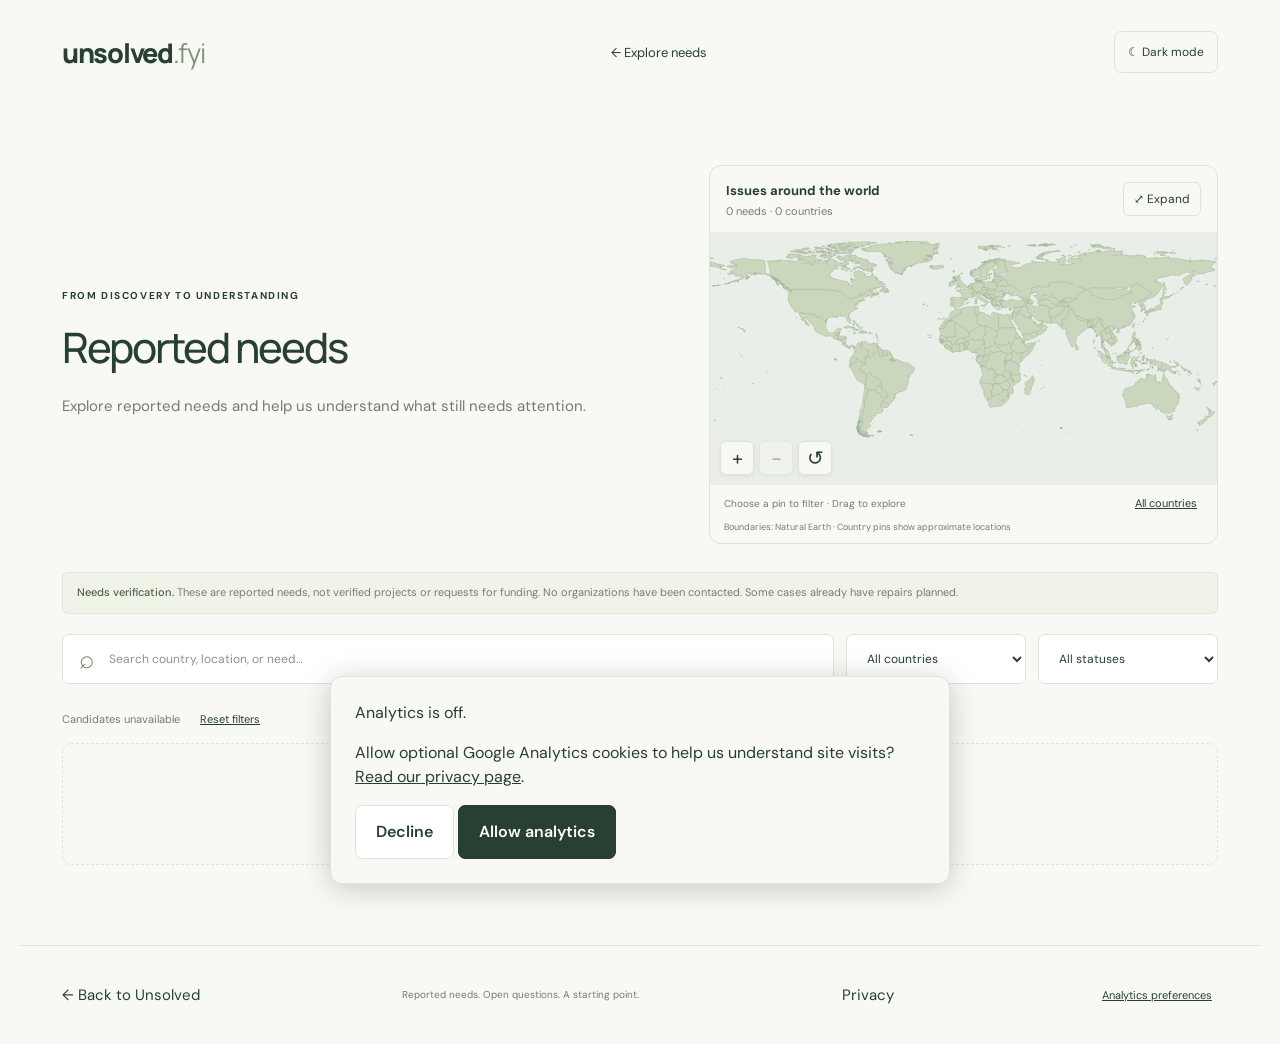
==== commit 20ebb249: "privacy and analytics" ====
--- a/site/research.html
+++ b/site/research.html
@@ -1 +1 @@
-<!doctype html><html lang="en"><head><meta charset="utf-8"><meta name="viewport" content="width=device-width, initial-scale=1"><meta name="robots" content="noindex"><title>Reported needs — Unsolved.fyi</title><script src="theme.js"></script><link rel="stylesheet" href="styles.css"><script src="issue-map.js" defer></script><script src="research.js" defer></script></head><body><header class="header wrap"><a class="brand" href="./">unsolved<span class="brand-fyi">.fyi</span></a><nav aria-label="Main navigation"><a href="./">← Explore needs</a></nav><button id="theme-toggle" class="theme-toggle" type="button" aria-label="Switch to dark mode" aria-pressed="false">☾ Dark mode</button></header><main class="wrap explore"><div class="research-overview"><div><p class="eyebrow">FROM DISCOVERY TO UNDERSTANDING</p><h1 style="font-size:42px">Reported needs</h1><p class="intro">Explore reported needs and help us understand what still needs attention.</p></div><section class="issue-map" aria-label="Research candidates world map"><div class="map-heading"><div><strong>Issues around the world</strong><p id="map-summary" aria-live="polite">Loading map…</p></div><button type="button" id="map-expand" aria-label="Expand world map">⤢ <span>Expand</span></button></div><div class="map-canvas"><svg id="world-map" viewBox="0 0 720 360" aria-label="World map with selectable country counts"><g id="map-geography"></g><g id="map-pins"></g></svg><div class="map-controls"><button type="button" id="map-zoom-in" aria-label="Zoom in">+</button><button type="button" id="map-zoom-out" aria-label="Zoom out">−</button><button type="button" id="map-home" aria-label="Reset map view">↺</button></div></div><div class="map-footer"><span>Choose a pin to filter · Drag to explore</span><button type="button" id="map-clear" class="text-button">All countries</button></div><p id="map-unmapped" hidden></p><small class="map-credit">Boundaries: Natural Earth · Country pins show approximate locations</small></section></div><dialog id="map-dialog" aria-label="Expanded world map"><div id="map-expanded-host"></div></dialog><div class="sample-notice"><p><strong>Needs verification.</strong> These are reported needs, not verified projects or requests for funding. No organizations have been contacted. Some cases already have repairs planned.</p></div><div class="search-row"><label class="search-box"><span aria-hidden="true">⌕</span><input id="research-search" type="search" aria-label="Search research candidates" placeholder="Search country, location, or need…"></label><label class="country-label"><span class="sr-only">Filter by country</span><select id="research-country"><option value="">All countries</option></select></label><label class="country-label"><span class="sr-only">Filter by verification status</span><select id="research-filter"><option value="">All statuses</option><option value="Needs verification">Needs verification</option><option value="Verified">Verified</option></select></label></div><div class="results-bar"><span id="research-count" role="status" aria-live="polite">Loading candidates…</span><button class="text-button" id="research-reset">Reset filters</button></div><div class="grid" id="research-list"></div><p id="research-message" class="empty" hidden></p><noscript><p>Enable JavaScript to browse the candidates.</p></noscript></main><footer class="wrap"><a href="./">← Back to Unsolved</a><span>Reported needs. Open questions. A starting point.</span></footer></body></html>
+<!doctype html><html lang="en"><head><meta charset="utf-8"><meta name="viewport" content="width=device-width, initial-scale=1"><meta name="robots" content="noindex"><title>Reported needs — Unsolved.fyi</title><script src="theme.js"></script><link rel="stylesheet" href="styles.css"><script src="issue-map.js" defer></script><script src="research.js" defer></script><script src="analytics-config.js" defer></script><script src="analytics.js" defer></script></head><body><header class="header wrap"><a class="brand" href="./">unsolved<span class="brand-fyi">.fyi</span></a><nav aria-label="Main navigation"><a href="./">← Explore needs</a></nav><button id="theme-toggle" class="theme-toggle" type="button" aria-label="Switch to dark mode" aria-pressed="false">☾ Dark mode</button></header><main class="wrap explore"><div class="research-overview"><div><p class="eyebrow">FROM DISCOVERY TO UNDERSTANDING</p><h1 style="font-size:42px">Reported needs</h1><p class="intro">Explore reported needs and help us understand what still needs attention.</p></div><section class="issue-map" aria-label="Research candidates world map"><div class="map-heading"><div><strong>Issues around the world</strong><p id="map-summary" aria-live="polite">Loading map…</p></div><button type="button" id="map-expand" aria-label="Expand world map">⤢ <span>Expand</span></button></div><div class="map-canvas"><svg id="world-map" viewBox="0 0 720 360" aria-label="World map with selectable country counts"><g id="map-geography"></g><g id="map-pins"></g></svg><div class="map-controls"><button type="button" id="map-zoom-in" aria-label="Zoom in">+</button><button type="button" id="map-zoom-out" aria-label="Zoom out">−</button><button type="button" id="map-home" aria-label="Reset map view">↺</button></div></div><div class="map-footer"><span>Choose a pin to filter · Drag to explore</span><button type="button" id="map-clear" class="text-button">All countries</button></div><p id="map-unmapped" hidden></p><small class="map-credit">Boundaries: Natural Earth · Country pins show approximate locations</small></section></div><dialog id="map-dialog" aria-label="Expanded world map"><div id="map-expanded-host"></div></dialog><div class="sample-notice"><p><strong>Needs verification.</strong> These are reported needs, not verified projects or requests for funding. No organizations have been contacted. Some cases already have repairs planned.</p></div><div class="search-row"><label class="search-box"><span aria-hidden="true">⌕</span><input id="research-search" type="search" aria-label="Search research candidates" placeholder="Search country, location, or need…"></label><label class="country-label"><span class="sr-only">Filter by country</span><select id="research-country"><option value="">All countries</option></select></label><label class="country-label"><span class="sr-only">Filter by verification status</span><select id="research-filter"><option value="">All statuses</option><option value="Needs verification">Needs verification</option><option value="Verified">Verified</option></select></label></div><div class="results-bar"><span id="research-count" role="status" aria-live="polite">Loading candidates…</span><button class="text-button" id="research-reset">Reset filters</button></div><div class="grid" id="research-list"></div><p id="research-message" class="empty" hidden></p><noscript><p>Enable JavaScript to browse the candidates.</p></noscript></main><footer class="wrap"><a href="./">← Back to Unsolved</a><span>Reported needs. Open questions. A starting point.</span><a href="privacy.html">Privacy</a><button class="text-button" type="button" data-analytics-settings>Analytics preferences</button></footer></body></html>
--- a/site/styles.css
+++ b/site/styles.css
@@ -47,3 +47,5 @@
 /* Keep the welcoming hero card and give geographic discovery its own space. */
 .landing .explore>.issue-map{margin-bottom:24px}.landing .explore>.issue-map .map-canvas svg{max-height:380px}.landing .map-heading{padding:18px 20px}.landing .map-heading strong{font-size:18px}.landing .map-heading p{font-size:14px}.landing .map-heading button{font-size:14px;min-height:44px}.landing .map-footer{font-size:14px;padding:14px 20px}.landing .map-credit{font-size:12px;padding:0 20px 14px}.landing .map-controls button{min-width:44px;min-height:44px}.landing #map-unmapped{font-size:14px}.landing #map-dialog .map-canvas svg{max-height:70dvh}
 @media(max-width:720px){.landing .connection-card{transform:rotate(1deg)}.landing .map-heading{padding:14px;gap:8px}.landing .map-heading strong{font-size:16px}.landing .map-footer{padding:12px 14px;align-items:flex-start;flex-wrap:wrap;gap:10px}.landing .map-credit{padding-left:14px;padding-right:14px}.landing .explore>.issue-map .map-canvas svg{max-height:none}.landing .map-heading p{line-height:1.5}}
+
+.privacy-page{max-width:850px;padding-top:30px;padding-bottom:60px;font-size:16px;line-height:1.8}.privacy-page h1{font-size:48px}.privacy-page h2{margin-top:32px;font-size:24px}.privacy-page a,.analytics-choice a{text-decoration:underline}.analytics-choice{position:fixed;z-index:1000;bottom:16px;left:16px;right:16px;max-width:620px;margin:auto;padding:24px;background:var(--bg);color:var(--ink);border:1px solid var(--line);border-radius:12px;box-shadow:0 4px 30px #0003;font-size:16px;line-height:1.5}.analytics-choice[hidden]{display:none}.analytics-choice .button{font-size:16px}.analytics-choice button:disabled{opacity:.5;cursor:default}footer{flex-wrap:wrap;gap:20px}
